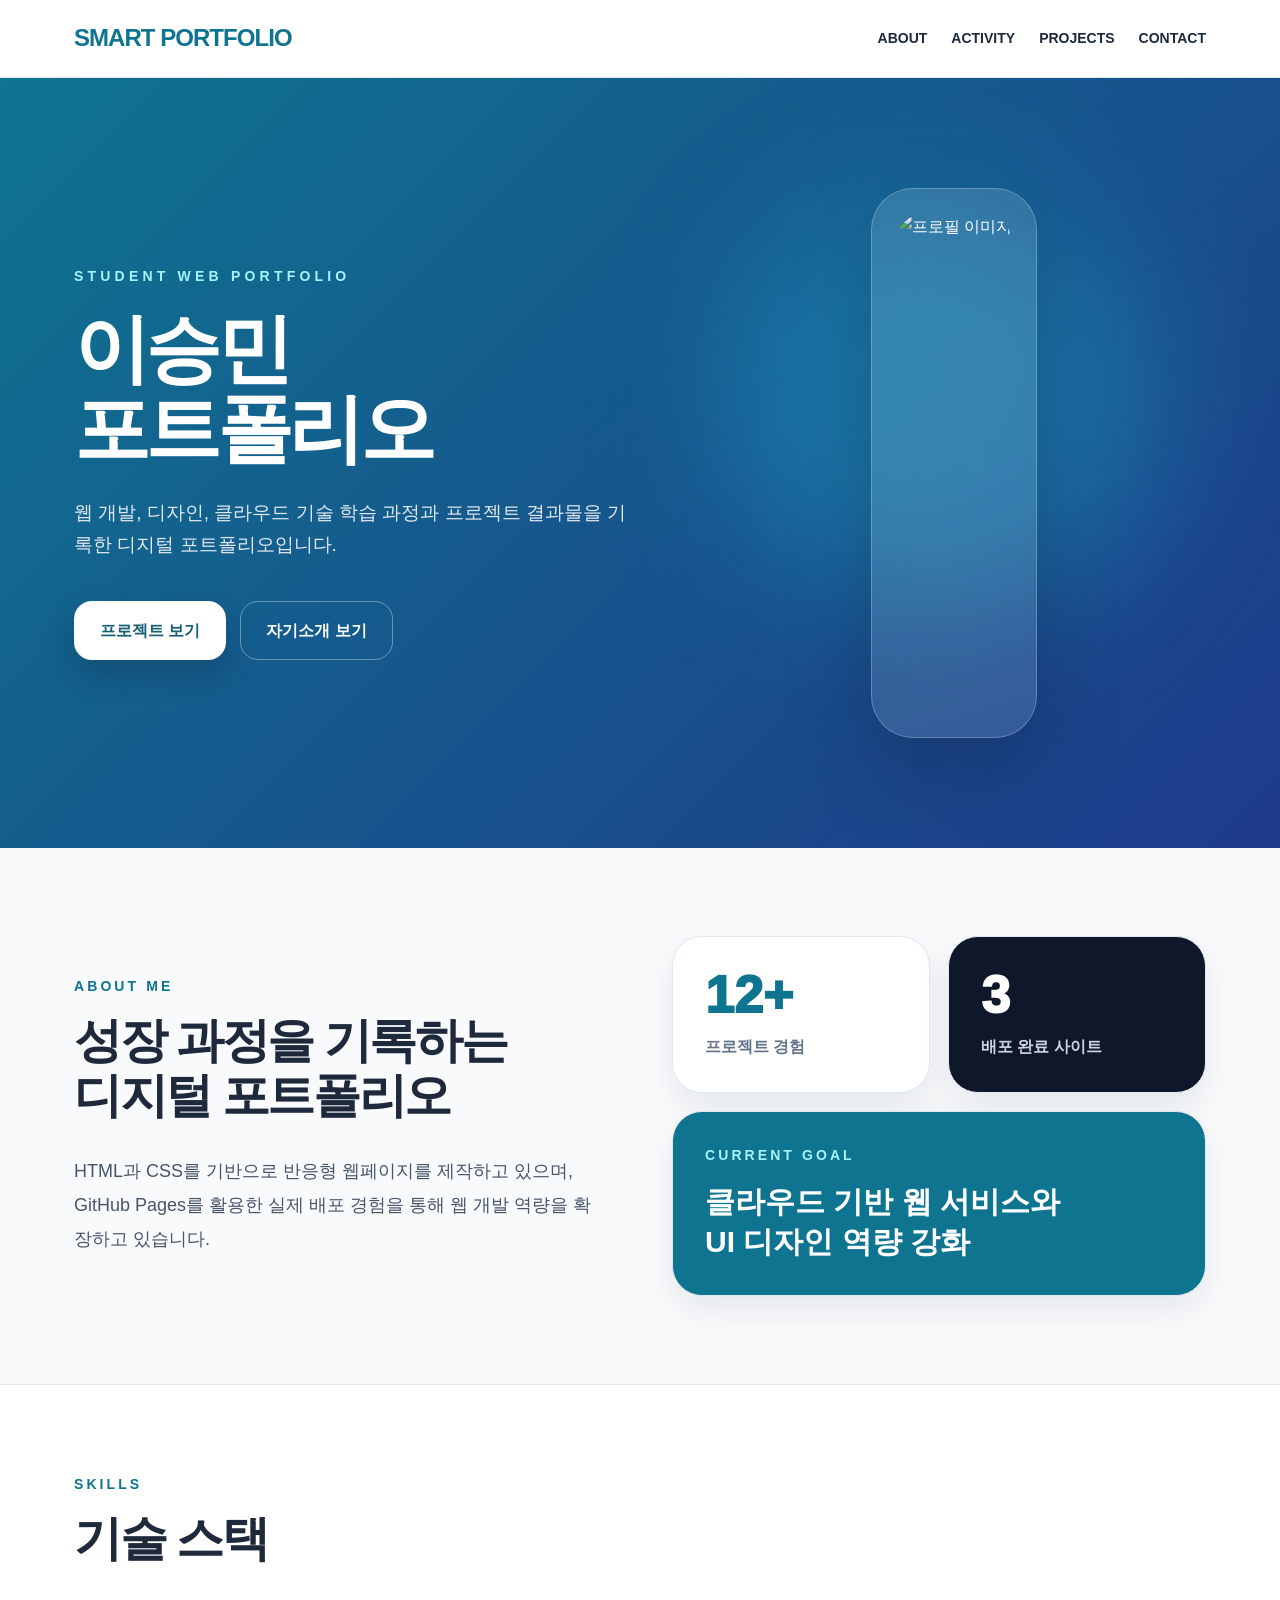
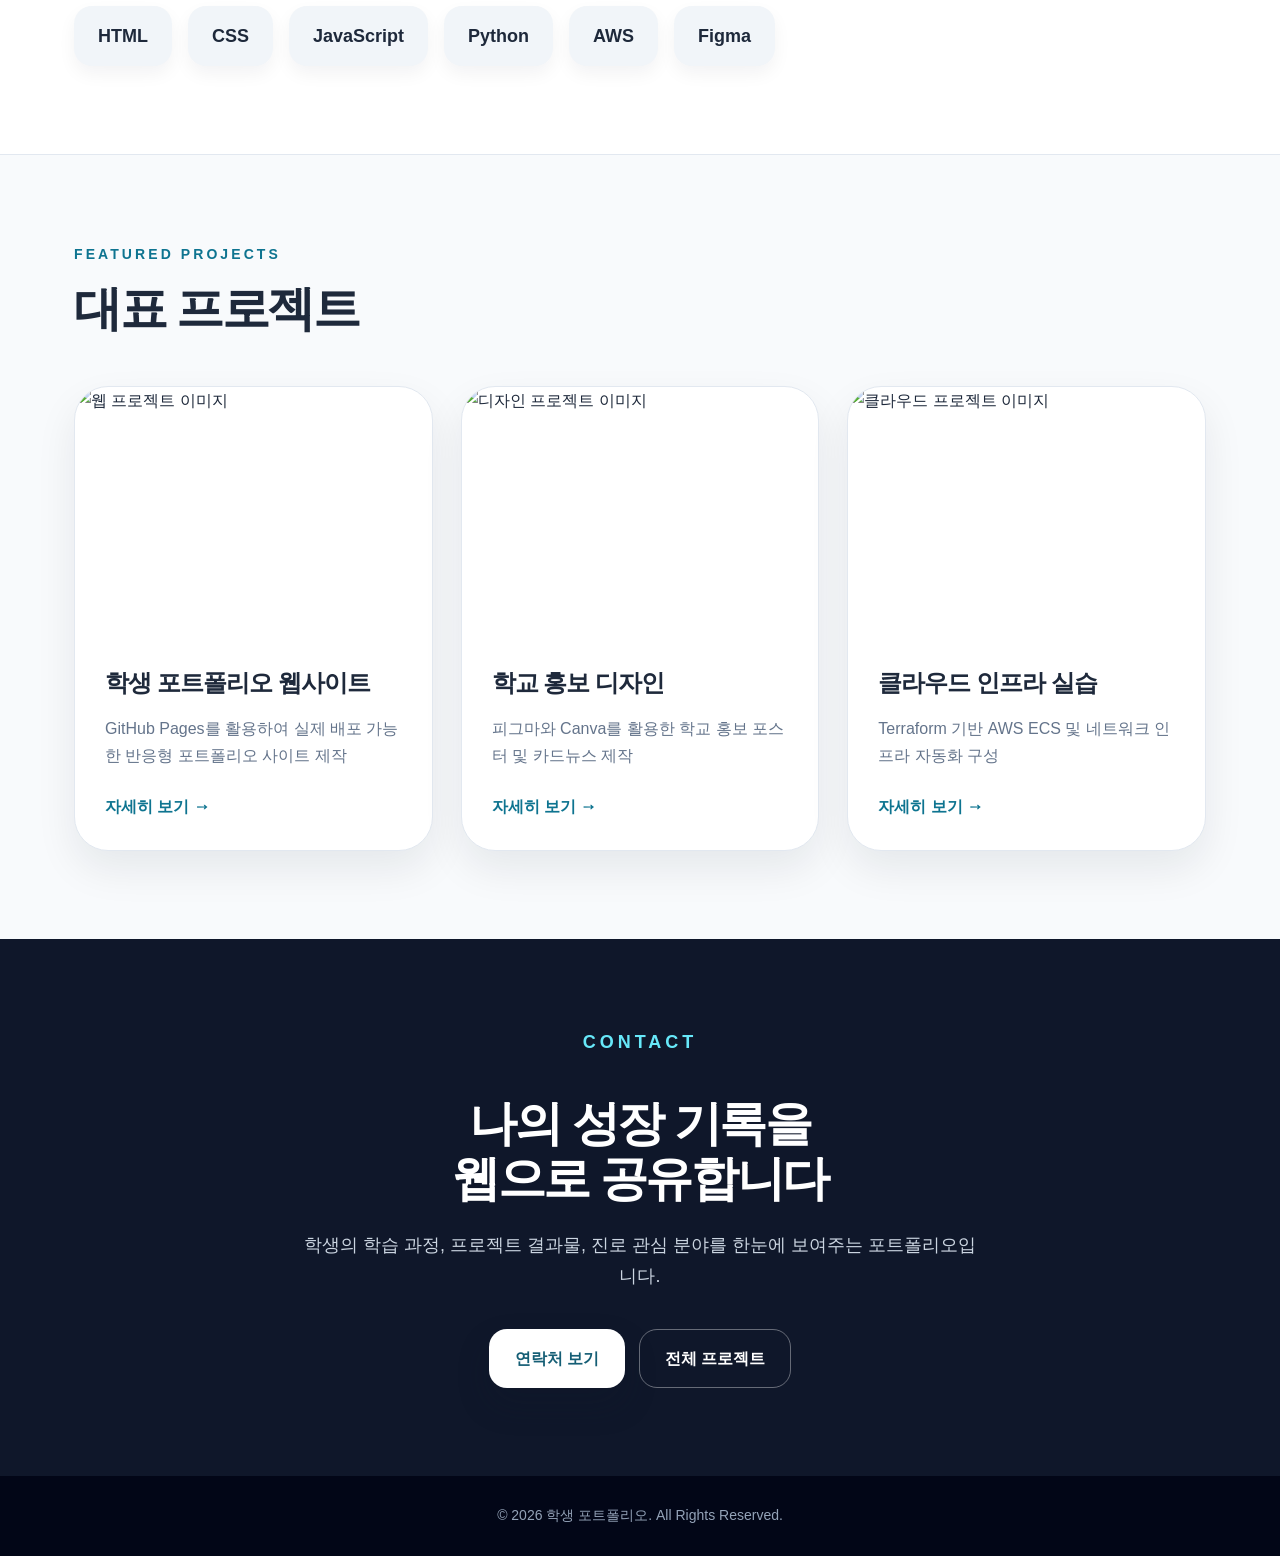
==== index.html @ 6ed2e5d7 "Add files via upload" ====
<!DOCTYPE html>
<html lang="ko">
<head>
  <meta charset="UTF-8" />
  <meta name="viewport" content="width=device-width, initial-scale=1.0" />
  <title>학생 포트폴리오</title>
  <link rel="stylesheet" href="css/style.css" />
</head>
<body>
  <header>
  <nav class="nav">
    <a href="index.html" class="logo">SMART PORTFOLIO</a>
    <ul class="menu">
      <li><a href="about.html" class="">ABOUT</a></li>
      <li><a href="activity.html" class="">ACTIVITY</a></li>
      <li><a href="projects.html" class="">PROJECTS</a></li>
      <li><a href="contact.html" class="">CONTACT</a></li>
    </ul>
  </nav>
</header>

  <section class="hero">
    <div class="hero-inner">
      <div>
        <p class="eyebrow">Student Web Portfolio</p>
        <h1>이승민<br>포트폴리오</h1>
        <p class="hero-desc">
          웹 개발, 디자인, 클라우드 기술 학습 과정과 프로젝트 결과물을 기록한 디지털 포트폴리오입니다.
        </p>
        <div class="button-group">
          <a href="projects.html" class="btn btn-primary">프로젝트 보기</a>
          <a href="about.html" class="btn btn-secondary">자기소개 보기</a>
        </div>
      </div>
      <div class="hero-card">
        <img src="https://images.unsplash.com/photo-1500648767791-00dcc994a43e?q=80&w=1200&auto=format&fit=crop" alt="프로필 이미지">
      </div>
    </div>
  </section>

  <main>
    <section>
      <div class="about-grid">
        <div>
          <p class="section-kicker">About Me</p>
          <h2 class="section-title">성장 과정을 기록하는<br>디지털 포트폴리오</h2>
          <p class="lead">
            HTML과 CSS를 기반으로 반응형 웹페이지를 제작하고 있으며, GitHub Pages를 활용한 실제 배포 경험을 통해 웹 개발 역량을 확장하고 있습니다.
          </p>
        </div>
        <div class="stat-grid">
          <div class="stat-card">
            <div class="stat-number">12+</div>
            <p class="stat-label">프로젝트 경험</p>
          </div>
          <div class="stat-card dark">
            <div class="stat-number">3</div>
            <p class="stat-label">배포 완료 사이트</p>
          </div>
          <div class="stat-card accent">
            <p class="section-kicker" style="color:#a5f3fc;">Current Goal</p>
            <h3 style="font-size:30px; line-height:1.35;">클라우드 기반 웹 서비스와<br>UI 디자인 역량 강화</h3>
          </div>
        </div>
      </div>
    </section>

    <div class="skills-wrap">
      <div class="skills-inner">
        <p class="section-kicker">Skills</p>
        <h2 class="section-title">기술 스택</h2>
        <div class="skills-list">
          <span class="skill">HTML</span>
          <span class="skill">CSS</span>
          <span class="skill">JavaScript</span>
          <span class="skill">Python</span>
          <span class="skill">AWS</span>
          <span class="skill">Figma</span>
        </div>
      </div>
    </div>

    <section>
      <p class="section-kicker">Featured Projects</p>
      <h2 class="section-title">대표 프로젝트</h2>
      <div class="project-grid">
        <article class="project-card">
          <img src="https://images.unsplash.com/photo-1498050108023-c5249f4df085?q=80&w=1200&auto=format&fit=crop" alt="웹 프로젝트 이미지">
          <div class="project-body">
            <h3>학생 포트폴리오 웹사이트</h3>
            <p>GitHub Pages를 활용하여 실제 배포 가능한 반응형 포트폴리오 사이트 제작</p>
            <a href="projects/project1.html" class="project-link">자세히 보기 →</a>
          </div>
        </article>
        <article class="project-card">
          <img src="https://images.unsplash.com/photo-1516321318423-f06f85e504b3?q=80&w=1200&auto=format&fit=crop" alt="디자인 프로젝트 이미지">
          <div class="project-body">
            <h3>학교 홍보 디자인</h3>
            <p>피그마와 Canva를 활용한 학교 홍보 포스터 및 카드뉴스 제작</p>
            <a href="projects/project2.html" class="project-link">자세히 보기 →</a>
          </div>
        </article>
        <article class="project-card">
          <img src="https://images.unsplash.com/photo-1451187580459-43490279c0fa?q=80&w=1200&auto=format&fit=crop" alt="클라우드 프로젝트 이미지">
          <div class="project-body">
            <h3>클라우드 인프라 실습</h3>
            <p>Terraform 기반 AWS ECS 및 네트워크 인프라 자동화 구성</p>
            <a href="projects/project3.html" class="project-link">자세히 보기 →</a>
          </div>
        </article>
      </div>
    </section>
  </main>

  <div class="contact">
    <div class="contact-inner">
      <p class="section-kicker" style="color:#67e8f9;">Contact</p>
      <h2 class="section-title">나의 성장 기록을<br>웹으로 공유합니다</h2>
      <p>학생의 학습 과정, 프로젝트 결과물, 진로 관심 분야를 한눈에 보여주는 포트폴리오입니다.</p>
      <div class="button-group" style="justify-content:center;">
        <a href="contact.html" class="btn btn-primary">연락처 보기</a>
        <a href="projects.html" class="btn btn-secondary">전체 프로젝트</a>
      </div>
    </div>
  </div>

  <footer>
  © 2026 학생 포트폴리오. All Rights Reserved.
</footer>
</body>
</html>
---- css/style.css ----
* {
  box-sizing: border-box;
  margin: 0;
  padding: 0;
}

html {
  scroll-behavior: smooth;
}

body {
  font-family: "Noto Sans KR", "Pretendard", Arial, sans-serif;
  background: #f8fafc;
  color: #1e293b;
  line-height: 1.7;
}

a {
  color: inherit;
  text-decoration: none;
}

img {
  display: block;
  width: 100%;
}

header {
  position: sticky;
  top: 0;
  z-index: 50;
  background: rgba(255, 255, 255, 0.88);
  backdrop-filter: blur(14px);
  border-bottom: 1px solid #e2e8f0;
}

.nav {
  max-width: 1180px;
  margin: 0 auto;
  padding: 18px 24px;
  display: flex;
  justify-content: space-between;
  align-items: center;
  gap: 24px;
}

.logo {
  font-size: 24px;
  font-weight: 900;
  color: #0e7490;
  letter-spacing: -0.04em;
}

.menu {
  display: flex;
  gap: 24px;
  list-style: none;
  font-size: 14px;
  font-weight: 800;
}

.menu a:hover,
.menu a.active {
  color: #0e7490;
}

.hero {
  position: relative;
  overflow: hidden;
  background: linear-gradient(135deg, #0e7490, #1e3a8a);
  color: white;
}

.hero::before {
  content: "";
  position: absolute;
  width: 420px;
  height: 420px;
  border-radius: 999px;
  background: rgba(34, 211, 238, 0.28);
  filter: blur(70px);
  right: 10%;
  top: 15%;
}

.hero-inner {
  position: relative;
  max-width: 1180px;
  margin: 0 auto;
  padding: 110px 24px;
  display: grid;
  grid-template-columns: 1.05fr 0.95fr;
  gap: 72px;
  align-items: center;
}

.eyebrow {
  color: #a5f3fc;
  text-transform: uppercase;
  letter-spacing: 0.3em;
  font-size: 14px;
  font-weight: 800;
  margin-bottom: 20px;
}

.hero h1 {
  font-size: clamp(44px, 7vw, 76px);
  line-height: 1.05;
  font-weight: 950;
  letter-spacing: -0.06em;
  margin-bottom: 28px;
}

.hero-desc {
  max-width: 560px;
  color: #e2e8f0;
  font-size: 19px;
  margin-bottom: 40px;
}

.button-group {
  display: flex;
  flex-wrap: wrap;
  gap: 14px;
}

.btn {
  display: inline-flex;
  align-items: center;
  justify-content: center;
  padding: 15px 25px;
  border-radius: 18px;
  font-weight: 900;
  transition: 0.25s ease;
  border: 1px solid transparent;
}

.btn-primary {
  background: white;
  color: #155e75;
  box-shadow: 0 16px 32px rgba(15, 23, 42, 0.24);
}

.btn-dark {
  background: #0f172a;
  color: white;
}

.btn-secondary {
  border-color: rgba(255, 255, 255, 0.36);
  color: white;
}

.btn-outline {
  border-color: #cbd5e1;
  color: #334155;
  background: white;
}

.btn:hover {
  transform: translateY(-3px);
}

.hero-card {
  position: relative;
  max-width: 430px;
  margin: 0 auto;
  padding: 24px;
  border-radius: 42px;
  background: rgba(255, 255, 255, 0.12);
  border: 1px solid rgba(255, 255, 255, 0.24);
  backdrop-filter: blur(20px);
  box-shadow: 0 30px 80px rgba(15, 23, 42, 0.28);
}

.hero-card img {
  height: 500px;
  object-fit: cover;
  border-radius: 30px;
}

.page-title {
  background: linear-gradient(135deg, #0e7490, #1e3a8a);
  color: white;
}

.page-title-inner {
  max-width: 1180px;
  margin: 0 auto;
  padding: 72px 24px;
}

.page-title h1 {
  font-size: clamp(38px, 5vw, 60px);
  font-weight: 950;
  letter-spacing: -0.05em;
  margin-bottom: 16px;
}

.page-title p {
  color: #dbeafe;
  font-size: 18px;
}

main section,
.section {
  max-width: 1180px;
  margin: 0 auto;
  padding: 88px 24px;
}

.section-kicker {
  color: #0e7490;
  text-transform: uppercase;
  letter-spacing: 0.22em;
  font-size: 14px;
  font-weight: 900;
  margin-bottom: 14px;
}

.section-title {
  font-size: clamp(32px, 4vw, 48px);
  font-weight: 950;
  line-height: 1.15;
  letter-spacing: -0.05em;
  margin-bottom: 30px;
}

.lead {
  color: #475569;
  font-size: 18px;
  line-height: 1.9;
}

.about-grid,
.two-grid {
  display: grid;
  grid-template-columns: 1fr 1fr;
  gap: 64px;
  align-items: center;
}

.card {
  background: white;
  border: 1px solid #e2e8f0;
  border-radius: 30px;
  padding: 32px;
  box-shadow: 0 14px 34px rgba(15, 23, 42, 0.08);
}

.stat-grid {
  display: grid;
  grid-template-columns: 1fr 1fr;
  gap: 18px;
}

.stat-card {
  padding: 32px;
  border-radius: 30px;
  background: white;
  border: 1px solid #e2e8f0;
  box-shadow: 0 14px 34px rgba(15, 23, 42, 0.08);
}

.stat-card.dark {
  background: #0f172a;
  color: white;
}

.stat-card.accent {
  grid-column: 1 / -1;
  background: #0e7490;
  color: white;
}

.stat-number {
  font-size: 52px;
  line-height: 1;
  font-weight: 950;
  color: #0e7490;
  margin-bottom: 12px;
}

.stat-card.dark .stat-number,
.stat-card.accent .stat-number {
  color: white;
}

.stat-label {
  color: #64748b;
  font-weight: 800;
}

.stat-card.dark .stat-label,
.stat-card.accent .stat-label {
  color: #cbd5e1;
}

.skills-wrap {
  max-width: none;
  background: white;
  border-top: 1px solid #e2e8f0;
  border-bottom: 1px solid #e2e8f0;
}

.skills-inner {
  max-width: 1180px;
  margin: 0 auto;
  padding: 88px 24px;
}

.skills-list {
  display: flex;
  flex-wrap: wrap;
  gap: 16px;
  margin-top: 40px;
}

.skill {
  padding: 15px 24px;
  border-radius: 18px;
  background: #f1f5f9;
  color: #1e293b;
  font-size: 18px;
  font-weight: 900;
  box-shadow: 0 8px 18px rgba(15, 23, 42, 0.05);
  transition: 0.25s ease;
}

.skill:hover {
  background: #0e7490;
  color: white;
  transform: translateY(-3px);
}

.project-grid,
.activity-grid {
  display: grid;
  grid-template-columns: repeat(3, 1fr);
  gap: 28px;
  margin-top: 50px;
}

.project-card {
  overflow: hidden;
  border-radius: 34px;
  background: white;
  border: 1px solid #e2e8f0;
  box-shadow: 0 18px 40px rgba(15, 23, 42, 0.08);
  transition: 0.3s ease;
}

.project-card:hover {
  transform: translateY(-8px);
  box-shadow: 0 28px 60px rgba(15, 23, 42, 0.14);
}

.project-card img {
  height: 250px;
  object-fit: cover;
}

.project-body {
  padding: 30px;
}

.project-body h3,
.card h3 {
  font-size: 24px;
  line-height: 1.3;
  letter-spacing: -0.04em;
  margin-bottom: 16px;
}

.project-body p,
.card p {
  color: #64748b;
  margin-bottom: 24px;
}

.project-link {
  color: #0e7490;
  font-weight: 950;
}

.info-list {
  display: grid;
  gap: 14px;
  margin-top: 24px;
}

.info-item {
  display: flex;
  justify-content: space-between;
  gap: 16px;
  padding-bottom: 14px;
  border-bottom: 1px solid #e2e8f0;
}

.info-item strong {
  color: #0e7490;
  min-width: 110px;
}

.timeline {
  display: grid;
  gap: 18px;
  margin-top: 40px;
}

.timeline-item {
  background: white;
  border-left: 6px solid #0e7490;
  border-radius: 22px;
  padding: 26px;
  border-top: 1px solid #e2e8f0;
  border-right: 1px solid #e2e8f0;
  border-bottom: 1px solid #e2e8f0;
  box-shadow: 0 12px 28px rgba(15, 23, 42, 0.06);
}

.timeline-item span {
  display: inline-block;
  color: #0e7490;
  font-weight: 900;
  margin-bottom: 8px;
}

.detail-image {
  border-radius: 34px;
  overflow: hidden;
  box-shadow: 0 20px 46px rgba(15, 23, 42, 0.12);
}

.detail-image img {
  height: 420px;
  object-fit: cover;
}

.badge-list {
  display: flex;
  flex-wrap: wrap;
  gap: 10px;
  margin: 22px 0;
}

.badge {
  background: #e0f2fe;
  color: #075985;
  border-radius: 999px;
  padding: 8px 14px;
  font-weight: 900;
  font-size: 14px;
}

.contact {
  max-width: none;
  background: #0f172a;
  color: white;
}

.contact-inner {
  max-width: 1180px;
  margin: 0 auto;
  padding: 88px 24px;
  text-align: center;
}

.contact .section-title {
  margin-bottom: 24px;
}

.contact p {
  color: #cbd5e1;
  max-width: 680px;
  margin: 0 auto 38px;
  font-size: 18px;
}

footer {
  background: #020617;
  color: #94a3b8;
  text-align: center;
  padding: 28px 16px;
  font-size: 14px;
}

@media (max-width: 900px) {
  .hero-inner,
  .about-grid,
  .two-grid,
  .project-grid,
  .activity-grid {
    grid-template-columns: 1fr;
  }

  .hero-inner {
    padding: 80px 24px;
  }

  .hero-card img {
    height: 420px;
  }

  .menu {
    gap: 14px;
    flex-wrap: wrap;
    justify-content: flex-end;
  }
}

@media (max-width: 560px) {
  .nav {
    align-items: flex-start;
    flex-direction: column;
  }

  .menu {
    justify-content: flex-start;
  }

  .hero-inner,
  main section,
  .section,
  .skills-inner,
  .contact-inner,
  .page-title-inner {
    padding-left: 18px;
    padding-right: 18px;
  }

  .hero-card img,
  .detail-image img {
    height: 340px;
  }

  .stat-grid {
    grid-template-columns: 1fr;
  }

  .stat-card.accent {
    grid-column: auto;
  }

  .info-item {
    flex-direction: column;
    gap: 4px;
  }
}
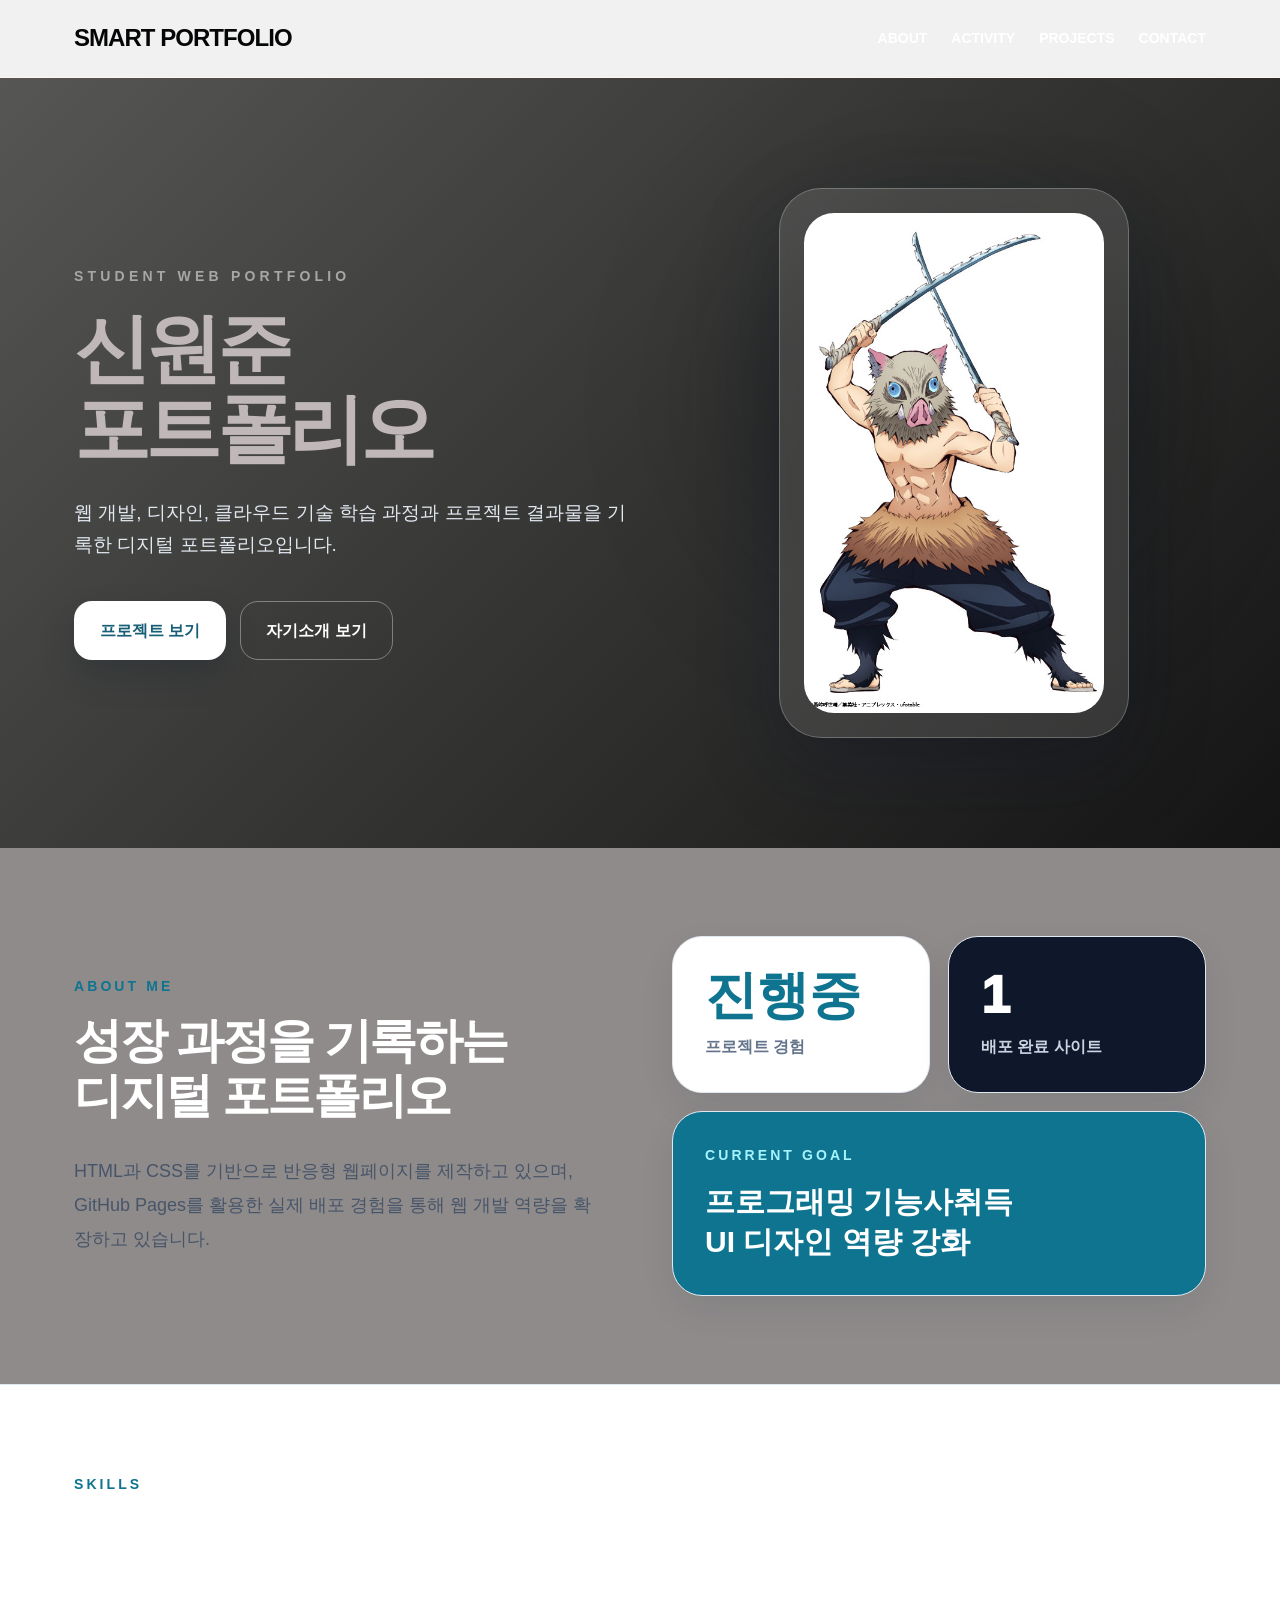
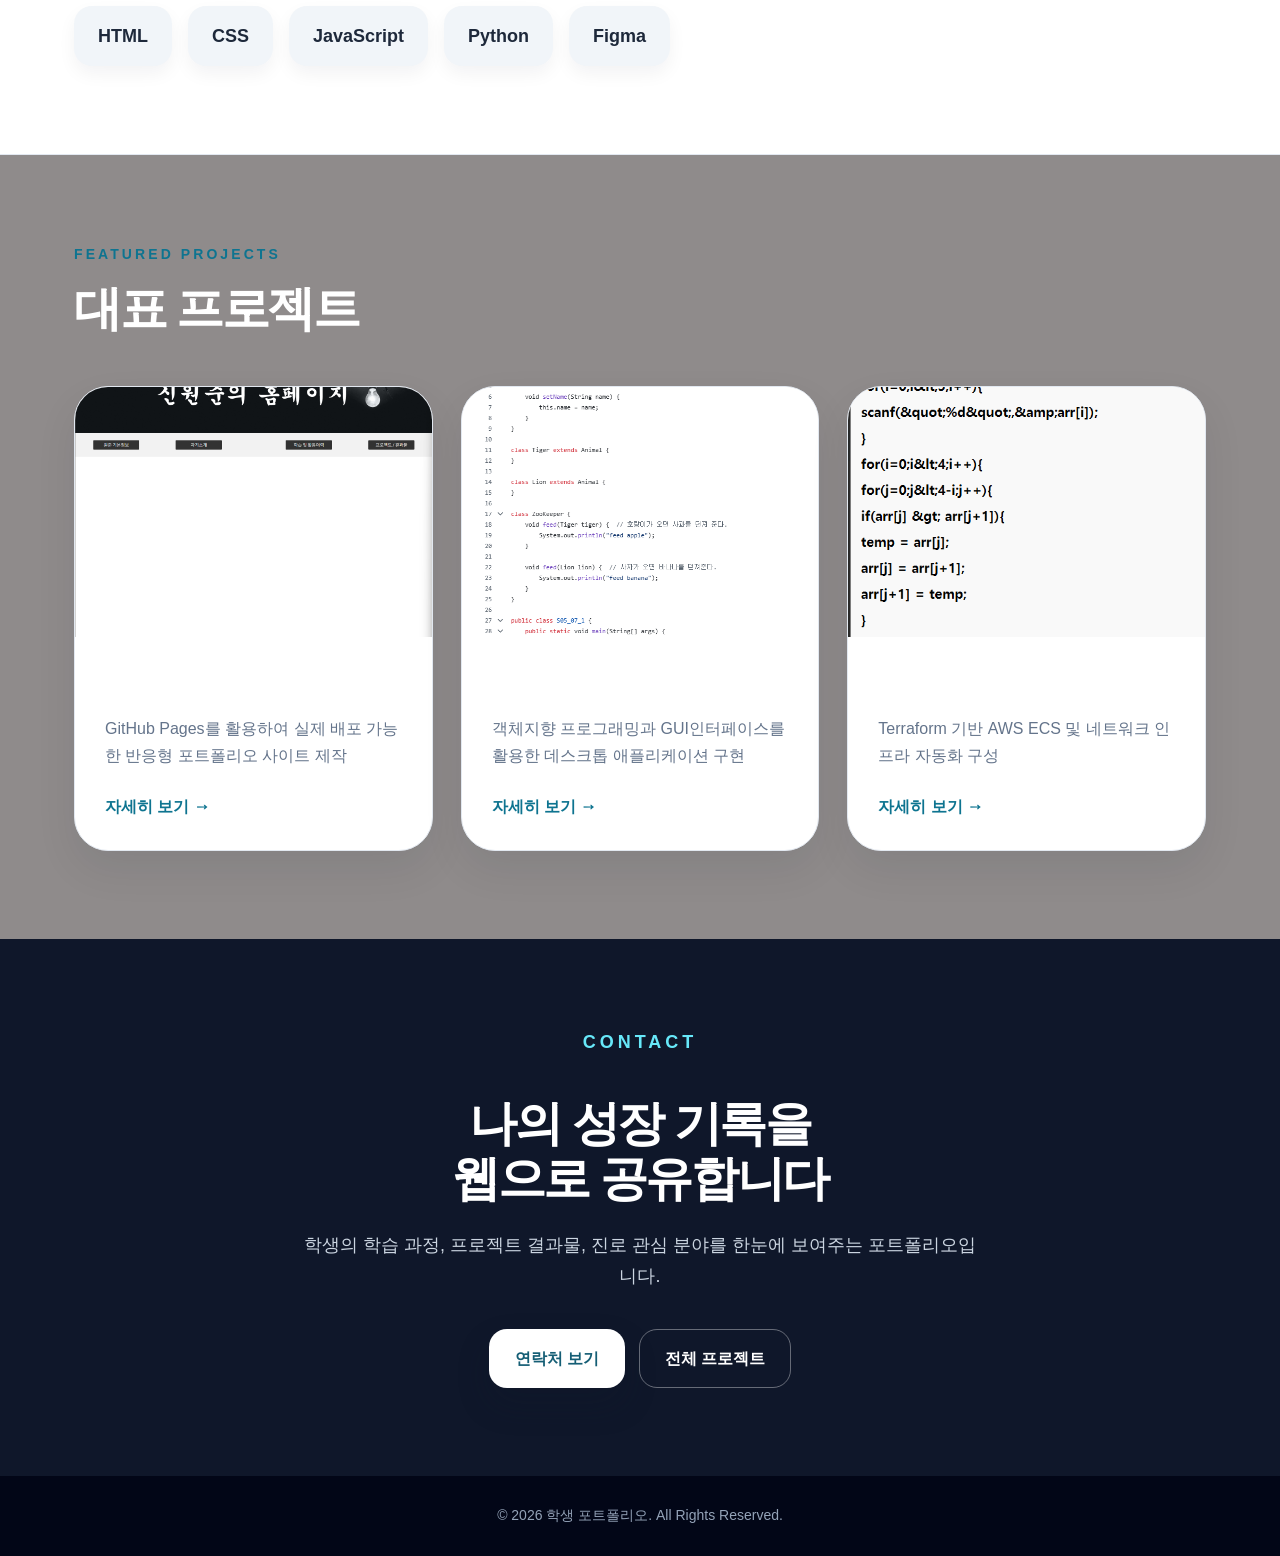
==== commit 669a65b3: "Add files via upload" ====
--- a/index.html
+++ b/index.html
@@ -3,7 +3,7 @@
 <head>
   <meta charset="UTF-8" />
   <meta name="viewport" content="width=device-width, initial-scale=1.0" />
-  <title>학생 포트폴리오</title>
+  <title>나만의 포트폴리오</title>
   <link rel="stylesheet" href="css/style.css" />
 </head>
 <body>
@@ -23,7 +23,7 @@
     <div class="hero-inner">
       <div>
         <p class="eyebrow">Student Web Portfolio</p>
-        <h1>이승민<br>포트폴리오</h1>
+        <h1>신원준<br>포트폴리오</h1>
         <p class="hero-desc">
           웹 개발, 디자인, 클라우드 기술 학습 과정과 프로젝트 결과물을 기록한 디지털 포트폴리오입니다.
         </p>
@@ -33,7 +33,7 @@
         </div>
       </div>
       <div class="hero-card">
-        <img src="https://images.unsplash.com/photo-1500648767791-00dcc994a43e?q=80&w=1200&auto=format&fit=crop" alt="프로필 이미지">
+        <img src="images/01.jpg" alt="프로필 이미지">
       </div>
     </div>
   </section>
@@ -50,16 +50,16 @@
         </div>
         <div class="stat-grid">
           <div class="stat-card">
-            <div class="stat-number">12+</div>
+            <div class="stat-number">진행중</div>
             <p class="stat-label">프로젝트 경험</p>
           </div>
           <div class="stat-card dark">
-            <div class="stat-number">3</div>
+            <div class="stat-number">1</div>
             <p class="stat-label">배포 완료 사이트</p>
           </div>
           <div class="stat-card accent">
             <p class="section-kicker" style="color:#a5f3fc;">Current Goal</p>
-            <h3 style="font-size:30px; line-height:1.35;">클라우드 기반 웹 서비스와<br>UI 디자인 역량 강화</h3>
+            <h3 style="font-size:30px; line-height:1.35;">프로그래밍 기능사취득<br>UI 디자인 역량 강화</h3>
           </div>
         </div>
       </div>
@@ -74,7 +74,6 @@
           <span class="skill">CSS</span>
           <span class="skill">JavaScript</span>
           <span class="skill">Python</span>
-          <span class="skill">AWS</span>
           <span class="skill">Figma</span>
         </div>
       </div>
@@ -85,7 +84,7 @@
       <h2 class="section-title">대표 프로젝트</h2>
       <div class="project-grid">
         <article class="project-card">
-          <img src="https://images.unsplash.com/photo-1498050108023-c5249f4df085?q=80&w=1200&auto=format&fit=crop" alt="웹 프로젝트 이미지">
+          <img src="images/03.png" alt="웹 프로젝트 이미지">
           <div class="project-body">
             <h3>학생 포트폴리오 웹사이트</h3>
             <p>GitHub Pages를 활용하여 실제 배포 가능한 반응형 포트폴리오 사이트 제작</p>
@@ -93,15 +92,15 @@
           </div>
         </article>
         <article class="project-card">
-          <img src="https://images.unsplash.com/photo-1516321318423-f06f85e504b3?q=80&w=1200&auto=format&fit=crop" alt="디자인 프로젝트 이미지">
+          <img src="images/04.png" alt="디자인 프로젝트 이미지">
           <div class="project-body">
-            <h3>학교 홍보 디자인</h3>
-            <p>피그마와 Canva를 활용한 학교 홍보 포스터 및 카드뉴스 제작</p>
+            <h3>JAVA 웹 개발</h3>
+            <p>객체지향 프로그래밍과 GUI인터페이스를 활용한 데스크톱 애플리케이션 구현</p>
             <a href="projects/project2.html" class="project-link">자세히 보기 →</a>
           </div>
         </article>
         <article class="project-card">
-          <img src="https://images.unsplash.com/photo-1451187580459-43490279c0fa?q=80&w=1200&auto=format&fit=crop" alt="클라우드 프로젝트 이미지">
+          <img src="images/05.png" alt="클라우드 프로젝트 이미지">
           <div class="project-body">
             <h3>클라우드 인프라 실습</h3>
             <p>Terraform 기반 AWS ECS 및 네트워크 인프라 자동화 구성</p>
--- a/css/style.css
+++ b/css/style.css
@@ -10,8 +10,8 @@
 
 body {
   font-family: "Noto Sans KR", "Pretendard", Arial, sans-serif;
-  background: #f8fafc;
-  color: #1e293b;
+  background: #8f8b8b;
+  color: #ffffff;
   line-height: 1.7;
 }
 
@@ -31,7 +31,7 @@
   z-index: 50;
   background: rgba(255, 255, 255, 0.88);
   backdrop-filter: blur(14px);
-  border-bottom: 1px solid #e2e8f0;
+  border-bottom: 1px solid #fff3f3;
 }
 
 .nav {
@@ -47,7 +47,7 @@
 .logo {
   font-size: 24px;
   font-weight: 900;
-  color: #0e7490;
+  color: #050607;
   letter-spacing: -0.04em;
 }
 
@@ -61,14 +61,14 @@
 
 .menu a:hover,
 .menu a.active {
-  color: #0e7490;
+  color: #a1a1a1;
 }
 
 .hero {
   position: relative;
   overflow: hidden;
-  background: linear-gradient(135deg, #0e7490, #1e3a8a);
-  color: white;
+  background: linear-gradient(135deg, #565754, #141414);
+  color: rgb(192, 184, 184);
 }
 
 .hero::before {
@@ -77,7 +77,7 @@
   width: 420px;
   height: 420px;
   border-radius: 999px;
-  background: rgba(34, 211, 238, 0.28);
+  background: rgba(10, 9, 9, 0.28);
   filter: blur(70px);
   right: 10%;
   top: 15%;
@@ -95,7 +95,7 @@
 }
 
 .eyebrow {
-  color: #a5f3fc;
+  color: #a7a7a7;
   text-transform: uppercase;
   letter-spacing: 0.3em;
   font-size: 14px;
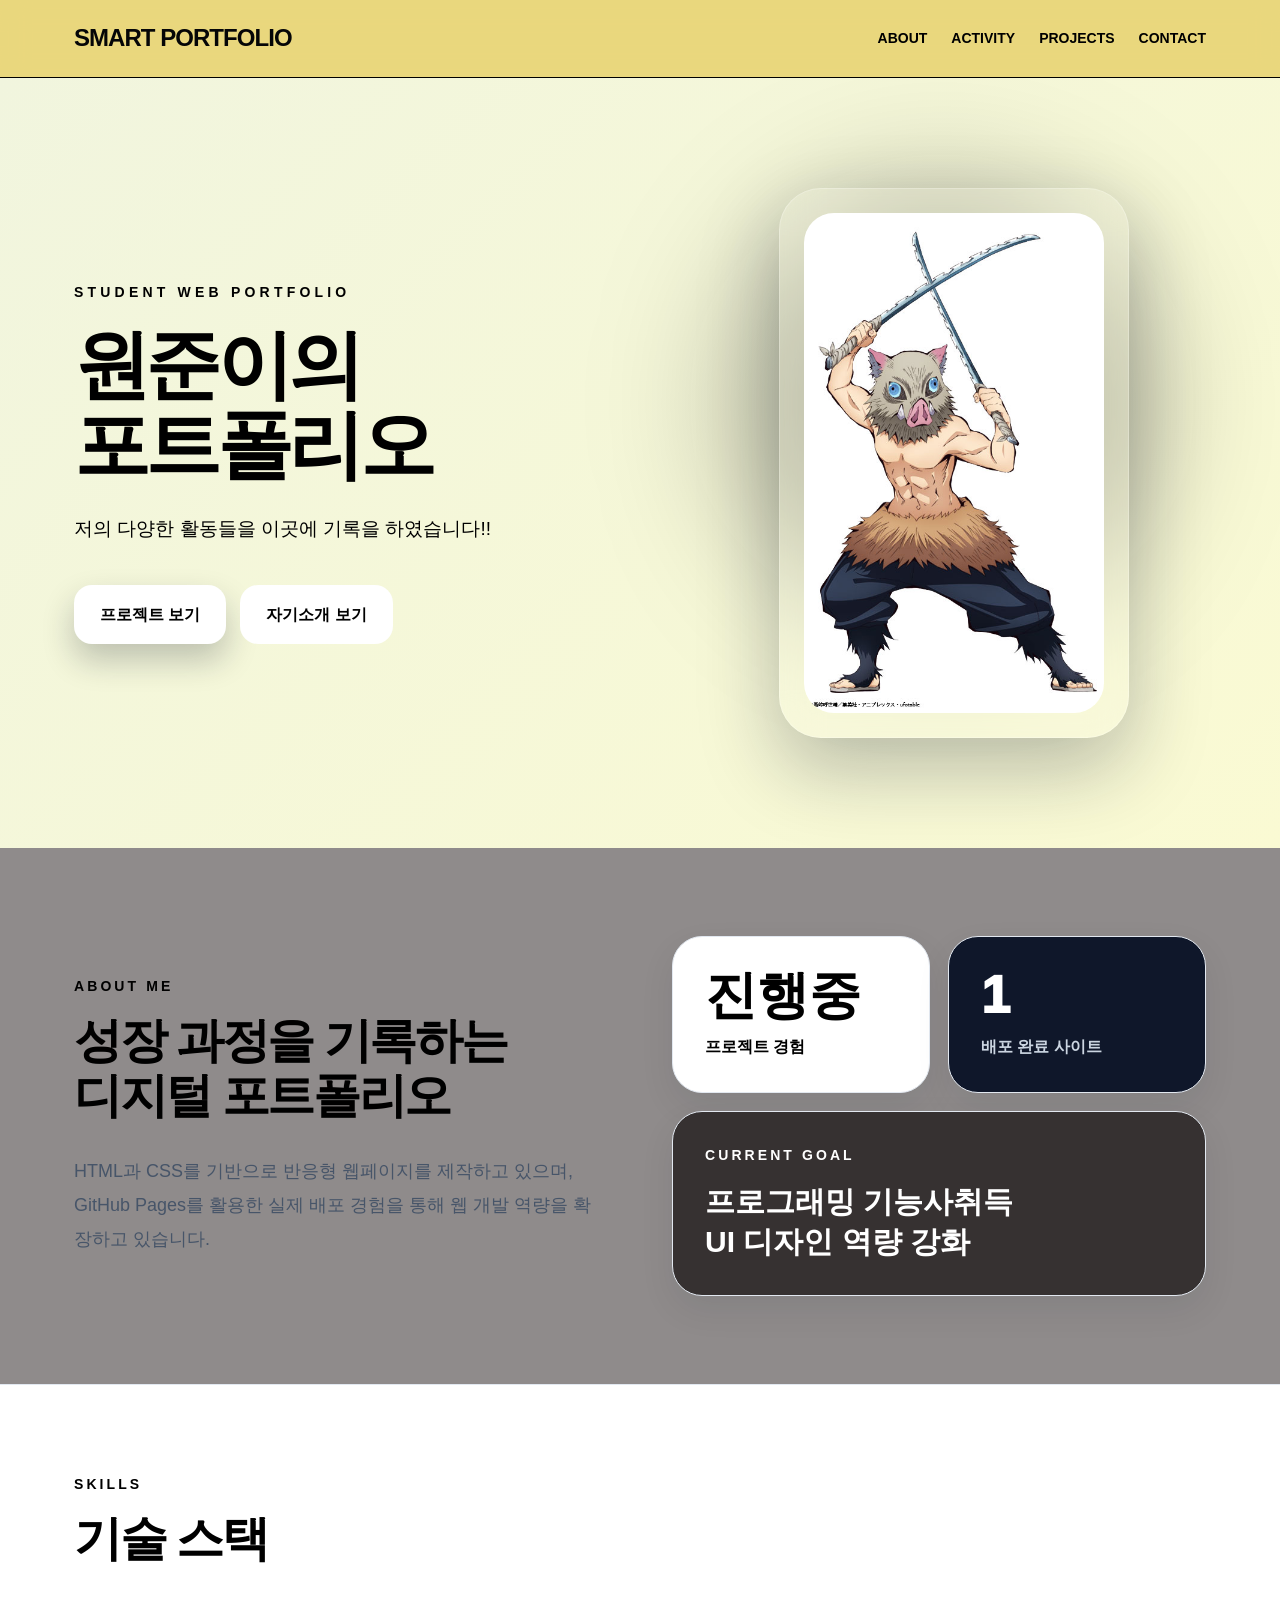
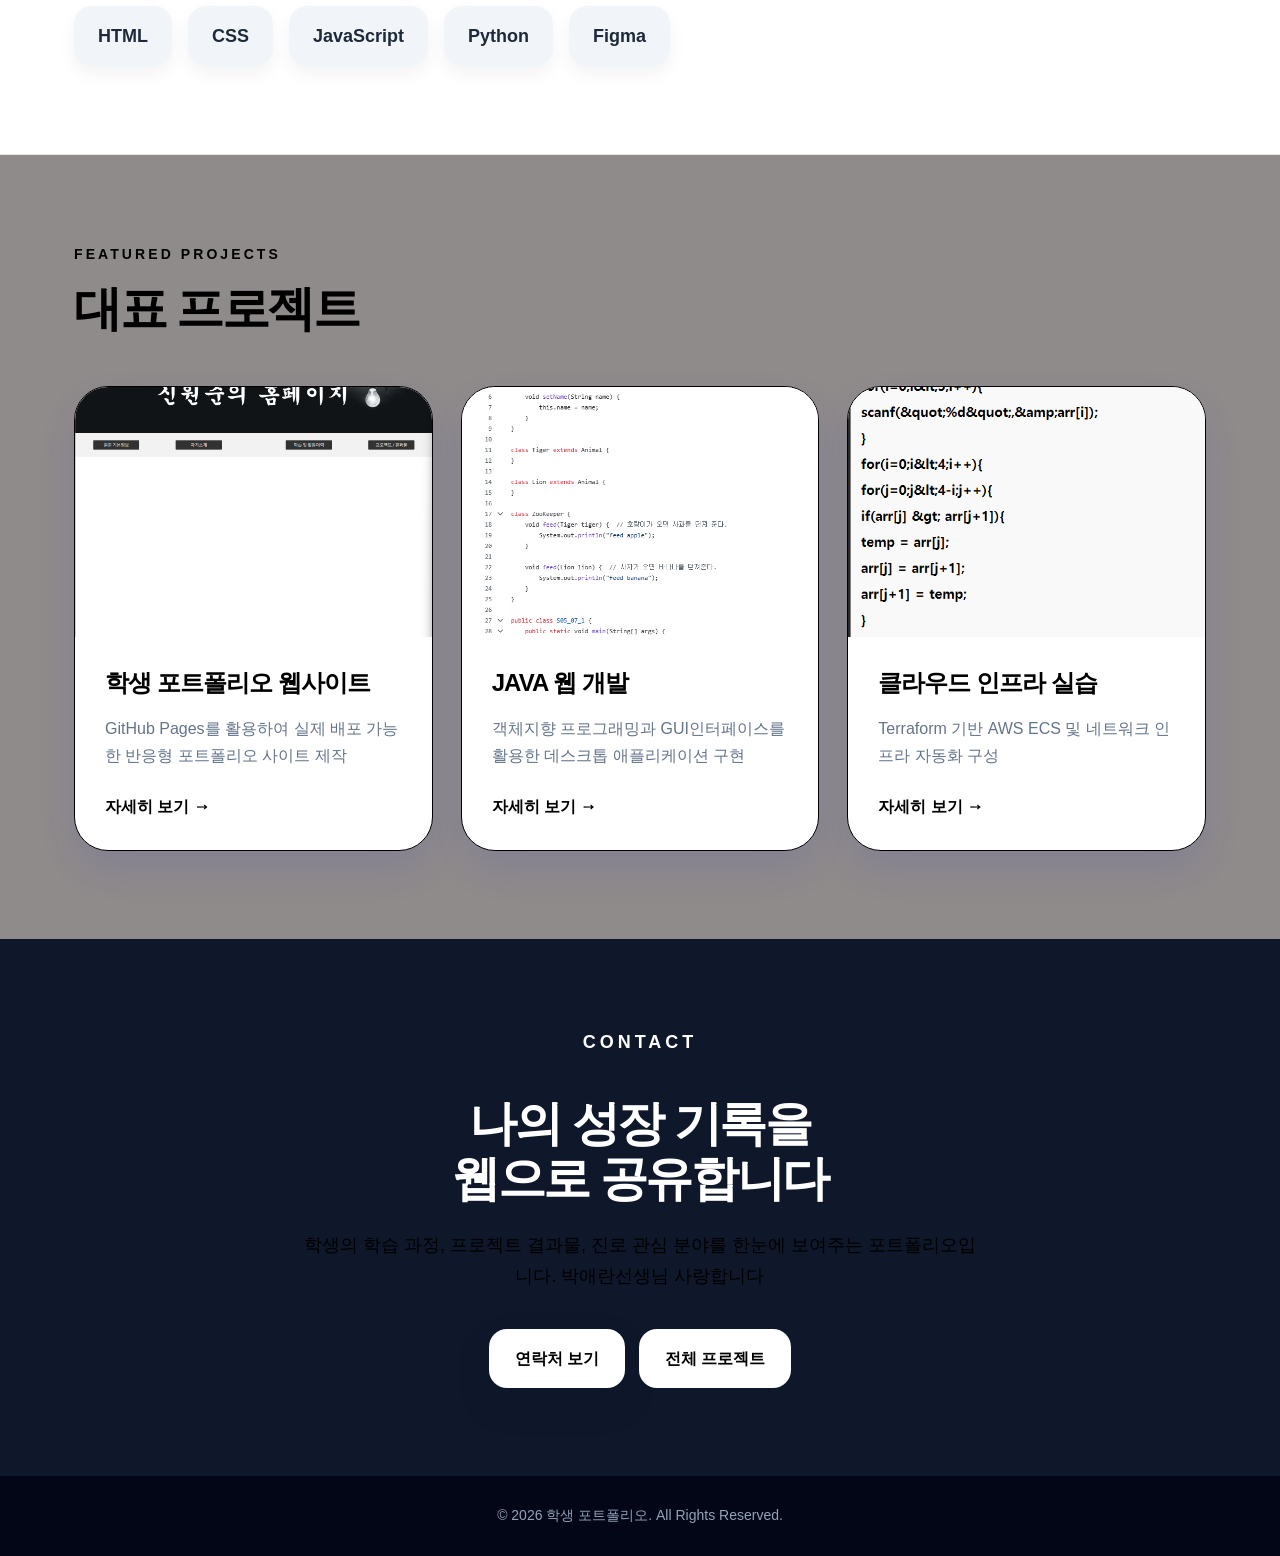
==== commit 5d9d12b6: "Add files via upload" ====
--- a/index.html
+++ b/index.html
@@ -23,9 +23,9 @@
     <div class="hero-inner">
       <div>
         <p class="eyebrow">Student Web Portfolio</p>
-        <h1>신원준<br>포트폴리오</h1>
+        <h1>원준이의<br>포트폴리오</h1>
         <p class="hero-desc">
-          웹 개발, 디자인, 클라우드 기술 학습 과정과 프로젝트 결과물을 기록한 디지털 포트폴리오입니다.
+          저의 다양한 활동들을 이곳에 기록을 하였습니다!!
         </p>
         <div class="button-group">
           <a href="projects.html" class="btn btn-primary">프로젝트 보기</a>
@@ -58,7 +58,7 @@
             <p class="stat-label">배포 완료 사이트</p>
           </div>
           <div class="stat-card accent">
-            <p class="section-kicker" style="color:#a5f3fc;">Current Goal</p>
+            <p class="section-kicker" style="color:#ffffff;">Current Goal</p>
             <h3 style="font-size:30px; line-height:1.35;">프로그래밍 기능사취득<br>UI 디자인 역량 강화</h3>
           </div>
         </div>
@@ -113,9 +113,9 @@
 
   <div class="contact">
     <div class="contact-inner">
-      <p class="section-kicker" style="color:#67e8f9;">Contact</p>
+      <p class="section-kicker" style="color:#ffffff;">Contact</p>
       <h2 class="section-title">나의 성장 기록을<br>웹으로 공유합니다</h2>
-      <p>학생의 학습 과정, 프로젝트 결과물, 진로 관심 분야를 한눈에 보여주는 포트폴리오입니다.</p>
+      <p>학생의 학습 과정, 프로젝트 결과물, 진로 관심 분야를 한눈에 보여주는 포트폴리오입니다. 박애란선생님 사랑합니다</p>
       <div class="button-group" style="justify-content:center;">
         <a href="contact.html" class="btn btn-primary">연락처 보기</a>
         <a href="projects.html" class="btn btn-secondary">전체 프로젝트</a>
--- a/css/style.css
+++ b/css/style.css
@@ -11,7 +11,7 @@
 body {
   font-family: "Noto Sans KR", "Pretendard", Arial, sans-serif;
   background: #8f8b8b;
-  color: #ffffff;
+  color: #000000;
   line-height: 1.7;
 }
 
@@ -29,9 +29,9 @@
   position: sticky;
   top: 0;
   z-index: 50;
-  background: rgba(255, 255, 255, 0.88);
+  background: rgba(246, 226, 124, 0.88);
   backdrop-filter: blur(14px);
-  border-bottom: 1px solid #fff3f3;
+  border-bottom: 1px solid #000000;
 }
 
 .nav {
@@ -61,14 +61,14 @@
 
 .menu a:hover,
 .menu a.active {
-  color: #a1a1a1;
+  color: #ffffff;
 }
 
 .hero {
   position: relative;
   overflow: hidden;
-  background: linear-gradient(135deg, #565754, #141414);
-  color: rgb(192, 184, 184);
+  background: linear-gradient(135deg, #f1f5de, #fafad3);
+  color: rgb(0, 0, 0);
 }
 
 .hero::before {
@@ -95,7 +95,7 @@
 }
 
 .eyebrow {
-  color: #a7a7a7;
+  color: #000000;
   text-transform: uppercase;
   letter-spacing: 0.3em;
   font-size: 14px;
@@ -113,7 +113,7 @@
 
 .hero-desc {
   max-width: 560px;
-  color: #e2e8f0;
+  color: #000000;
   font-size: 19px;
   margin-bottom: 40px;
 }
@@ -136,8 +136,8 @@
 }
 
 .btn-primary {
-  background: white;
-  color: #155e75;
+  background: rgb(255, 255, 255);
+  color: #000000;
   box-shadow: 0 16px 32px rgba(15, 23, 42, 0.24);
 }
 
@@ -147,8 +147,9 @@
 }
 
 .btn-secondary {
+  background: rgb(255, 255, 255);
   border-color: rgba(255, 255, 255, 0.36);
-  color: white;
+  color: rgb(0, 0, 0);
 }
 
 .btn-outline {
@@ -180,7 +181,7 @@
 }
 
 .page-title {
-  background: linear-gradient(135deg, #0e7490, #1e3a8a);
+  background: linear-gradient(135deg, #000000, #5b5c5e);
   color: white;
 }
 
@@ -210,7 +211,7 @@
 }
 
 .section-kicker {
-  color: #0e7490;
+  color: #000000;
   text-transform: uppercase;
   letter-spacing: 0.22em;
   font-size: 14px;
@@ -269,25 +270,25 @@
 
 .stat-card.accent {
   grid-column: 1 / -1;
-  background: #0e7490;
-  color: white;
+  background: #363131;
+  color: rgb(255, 255, 255);
 }
 
 .stat-number {
   font-size: 52px;
   line-height: 1;
   font-weight: 950;
-  color: #0e7490;
+  color: #000000;
   margin-bottom: 12px;
 }
 
 .stat-card.dark .stat-number,
 .stat-card.accent .stat-number {
-  color: white;
+  color: rgb(255, 255, 255);
 }
 
 .stat-label {
-  color: #64748b;
+  color: #000000;
   font-weight: 800;
 }
 
@@ -328,8 +329,8 @@
 }
 
 .skill:hover {
-  background: #0e7490;
-  color: white;
+  background: #000000;
+  color: rgb(255, 255, 255);
   transform: translateY(-3px);
 }
 
@@ -344,15 +345,15 @@
 .project-card {
   overflow: hidden;
   border-radius: 34px;
-  background: white;
-  border: 1px solid #e2e8f0;
-  box-shadow: 0 18px 40px rgba(15, 23, 42, 0.08);
+  background: rgb(255, 255, 255);
+  border: 1px solid #000000;
+  box-shadow: 0 18px 40px rgba(4, 0, 230, 0.08);
   transition: 0.3s ease;
 }
 
 .project-card:hover {
   transform: translateY(-8px);
-  box-shadow: 0 28px 60px rgba(15, 23, 42, 0.14);
+  box-shadow: 0 28px 60px rgba(162, 18, 170, 0.14);
 }
 
 .project-card img {
@@ -379,7 +380,7 @@
 }
 
 .project-link {
-  color: #0e7490;
+  color: #000000;
   font-weight: 950;
 }
 
@@ -394,11 +395,11 @@
   justify-content: space-between;
   gap: 16px;
   padding-bottom: 14px;
-  border-bottom: 1px solid #e2e8f0;
+  border-bottom: 1px solid #000000;
 }
 
 .info-item strong {
-  color: #0e7490;
+  color: #000000;
   min-width: 110px;
 }
 
@@ -409,19 +410,19 @@
 }
 
 .timeline-item {
-  background: white;
-  border-left: 6px solid #0e7490;
+  background: rgb(255, 255, 255);
+  border-left: 6px solid #030303;
   border-radius: 22px;
   padding: 26px;
-  border-top: 1px solid #e2e8f0;
-  border-right: 1px solid #e2e8f0;
+  border-top: 1px solid #000000;
+  border-right: 1px solid #ffffff;
   border-bottom: 1px solid #e2e8f0;
   box-shadow: 0 12px 28px rgba(15, 23, 42, 0.06);
 }
 
 .timeline-item span {
   display: inline-block;
-  color: #0e7490;
+  color: #000000;
   font-weight: 900;
   margin-bottom: 8px;
 }
@@ -429,7 +430,7 @@
 .detail-image {
   border-radius: 34px;
   overflow: hidden;
-  box-shadow: 0 20px 46px rgba(15, 23, 42, 0.12);
+  box-shadow: 0 20px 46px rgba(234, 7, 166, 0.12);
 }
 
 .detail-image img {
@@ -446,7 +447,7 @@
 
 .badge {
   background: #e0f2fe;
-  color: #075985;
+  color: #000000;
   border-radius: 999px;
   padding: 8px 14px;
   font-weight: 900;
@@ -471,7 +472,7 @@
 }
 
 .contact p {
-  color: #cbd5e1;
+  color: #000000;
   max-width: 680px;
   margin: 0 auto 38px;
   font-size: 18px;
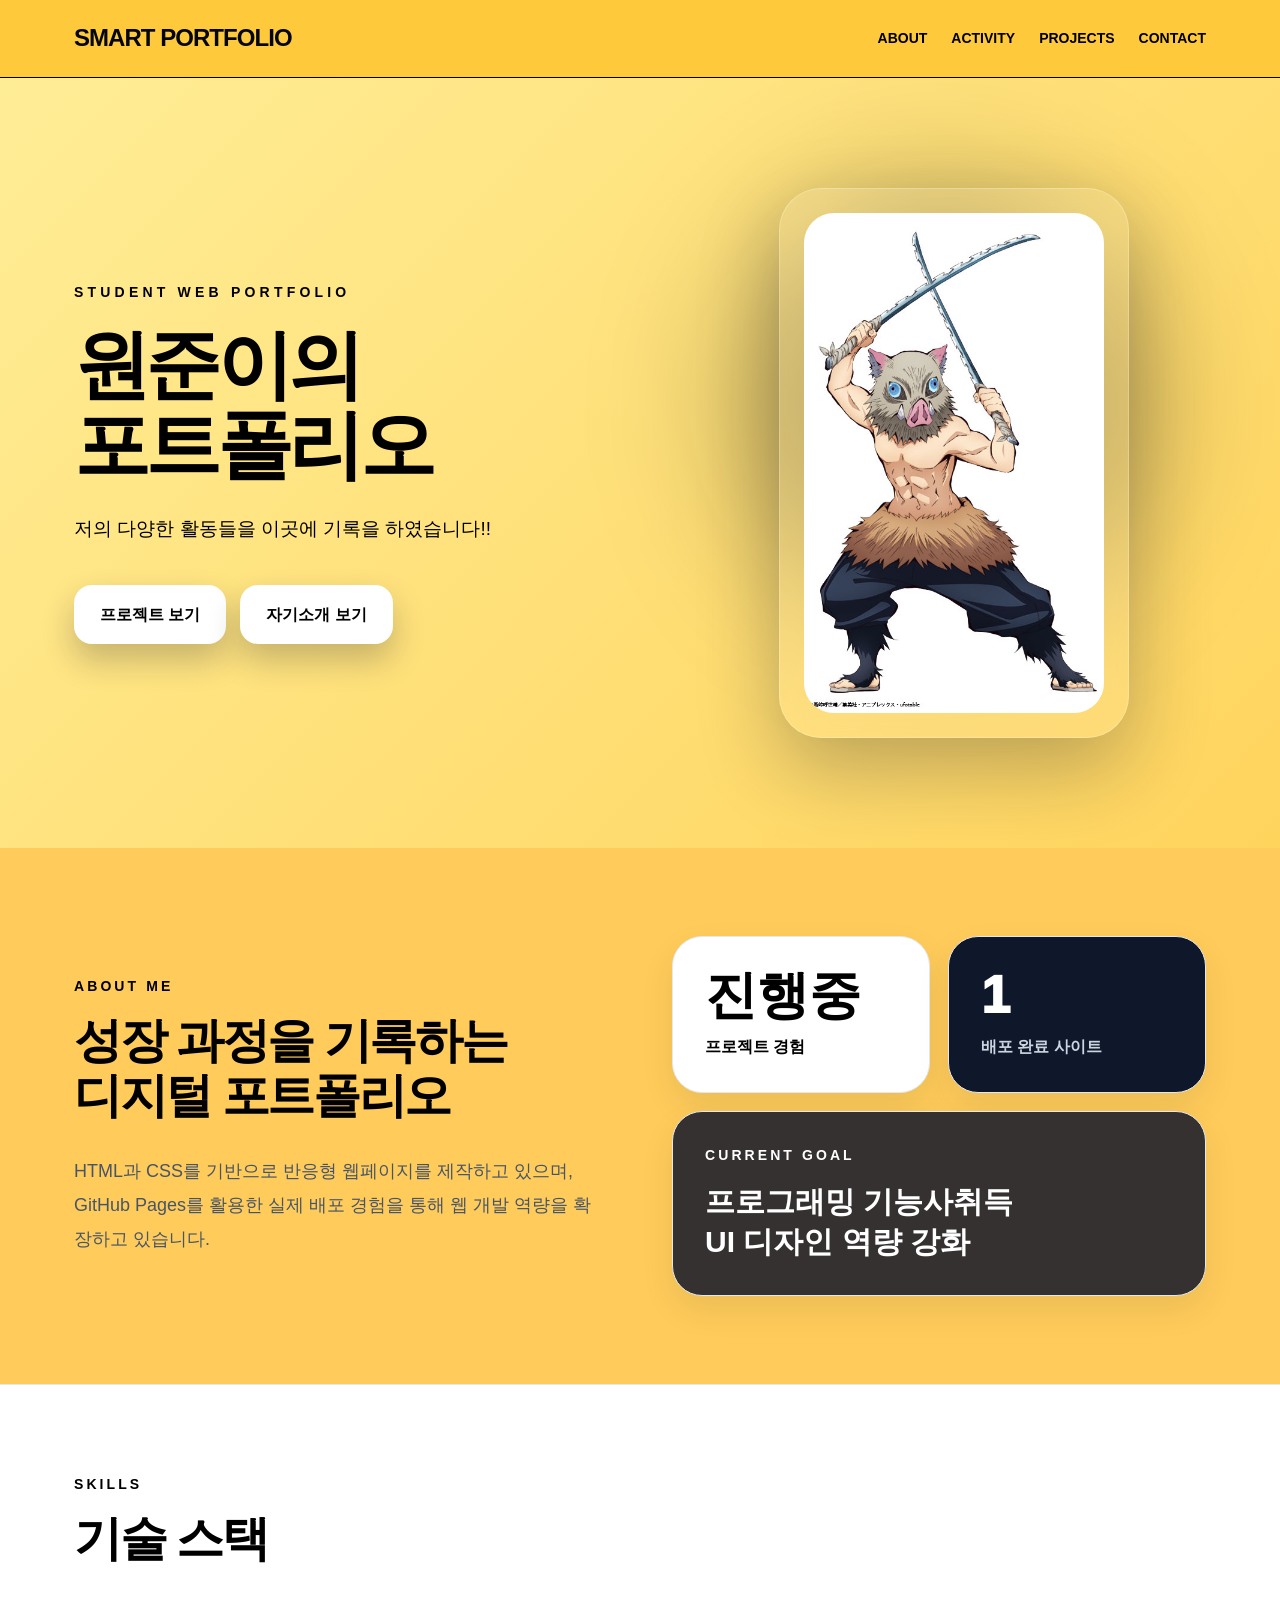
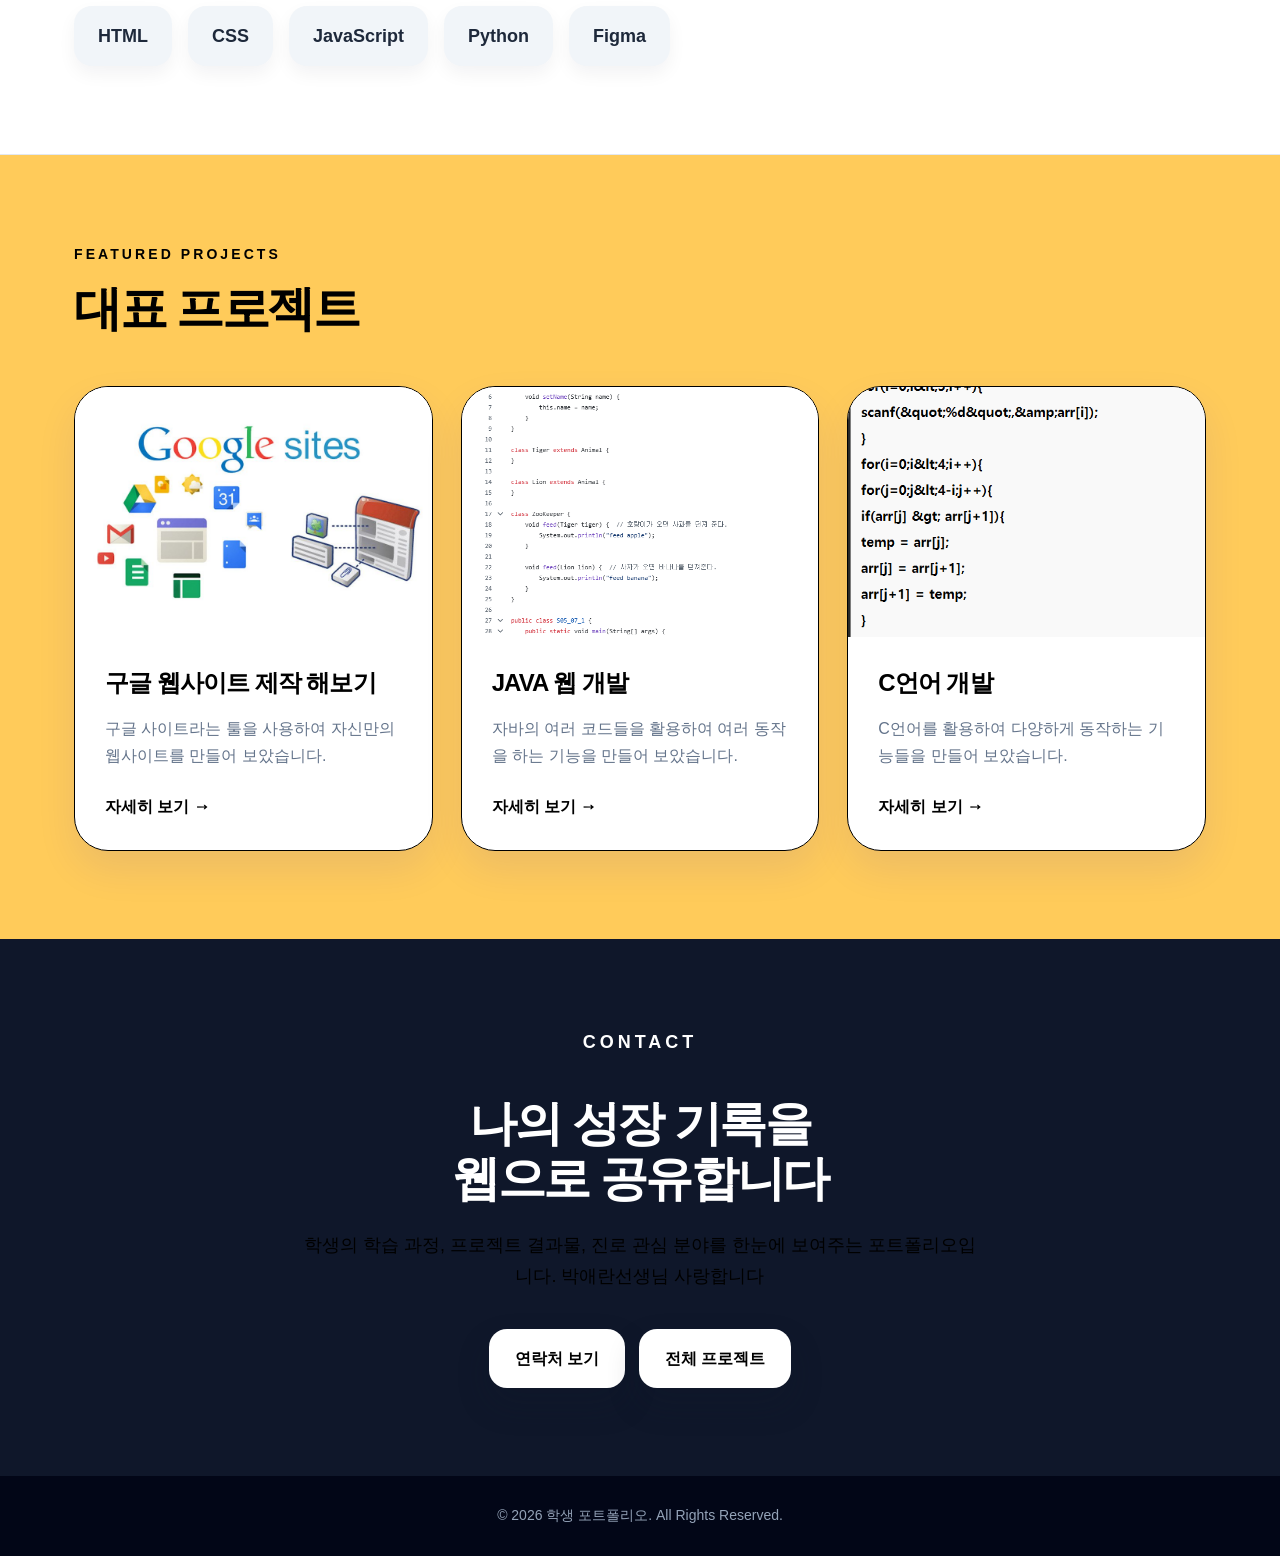
==== commit 0eb67118: "Add files via upload" ====
--- a/index.html
+++ b/index.html
@@ -84,10 +84,10 @@
       <h2 class="section-title">대표 프로젝트</h2>
       <div class="project-grid">
         <article class="project-card">
-          <img src="images/03.png" alt="웹 프로젝트 이미지">
+          <img src="images/03.jpg" alt="웹 프로젝트 이미지">
           <div class="project-body">
-            <h3>학생 포트폴리오 웹사이트</h3>
-            <p>GitHub Pages를 활용하여 실제 배포 가능한 반응형 포트폴리오 사이트 제작</p>
+            <h3>구글 웹사이트 제작 해보기</h3>
+            <p>구글 사이트라는 툴을 사용하여 자신만의 웹사이트를 만들어 보았습니다.</p>
             <a href="projects/project1.html" class="project-link">자세히 보기 →</a>
           </div>
         </article>
@@ -95,15 +95,15 @@
           <img src="images/04.png" alt="디자인 프로젝트 이미지">
           <div class="project-body">
             <h3>JAVA 웹 개발</h3>
-            <p>객체지향 프로그래밍과 GUI인터페이스를 활용한 데스크톱 애플리케이션 구현</p>
+            <p>자바의 여러 코드들을 활용하여 여러 동작을 하는 기능을 만들어 보았습니다.</p>
             <a href="projects/project2.html" class="project-link">자세히 보기 →</a>
           </div>
         </article>
         <article class="project-card">
           <img src="images/05.png" alt="클라우드 프로젝트 이미지">
           <div class="project-body">
-            <h3>클라우드 인프라 실습</h3>
-            <p>Terraform 기반 AWS ECS 및 네트워크 인프라 자동화 구성</p>
+            <h3>C언어 개발</h3>
+            <p>C언어를 활용하여 다양하게 동작하는 기능들을 만들어 보았습니다.</p>
             <a href="projects/project3.html" class="project-link">자세히 보기 →</a>
           </div>
         </article>
--- a/css/style.css
+++ b/css/style.css
@@ -10,7 +10,7 @@
 
 body {
   font-family: "Noto Sans KR", "Pretendard", Arial, sans-serif;
-  background: #8f8b8b;
+  background: #ffcb5a;
   color: #000000;
   line-height: 1.7;
 }
@@ -29,7 +29,7 @@
   position: sticky;
   top: 0;
   z-index: 50;
-  background: rgba(246, 226, 124, 0.88);
+  background: rgba(254, 201, 55, 0.88);
   backdrop-filter: blur(14px);
   border-bottom: 1px solid #000000;
 }
@@ -67,7 +67,7 @@
 .hero {
   position: relative;
   overflow: hidden;
-  background: linear-gradient(135deg, #f1f5de, #fafad3);
+  background: linear-gradient(135deg, #ffed96, #ffd45d);
   color: rgb(0, 0, 0);
 }
 
@@ -150,6 +150,7 @@
   background: rgb(255, 255, 255);
   border-color: rgba(255, 255, 255, 0.36);
   color: rgb(0, 0, 0);
+  box-shadow: 0 16px 32px rgba(15, 23, 42, 0.24);
 }
 
 .btn-outline {
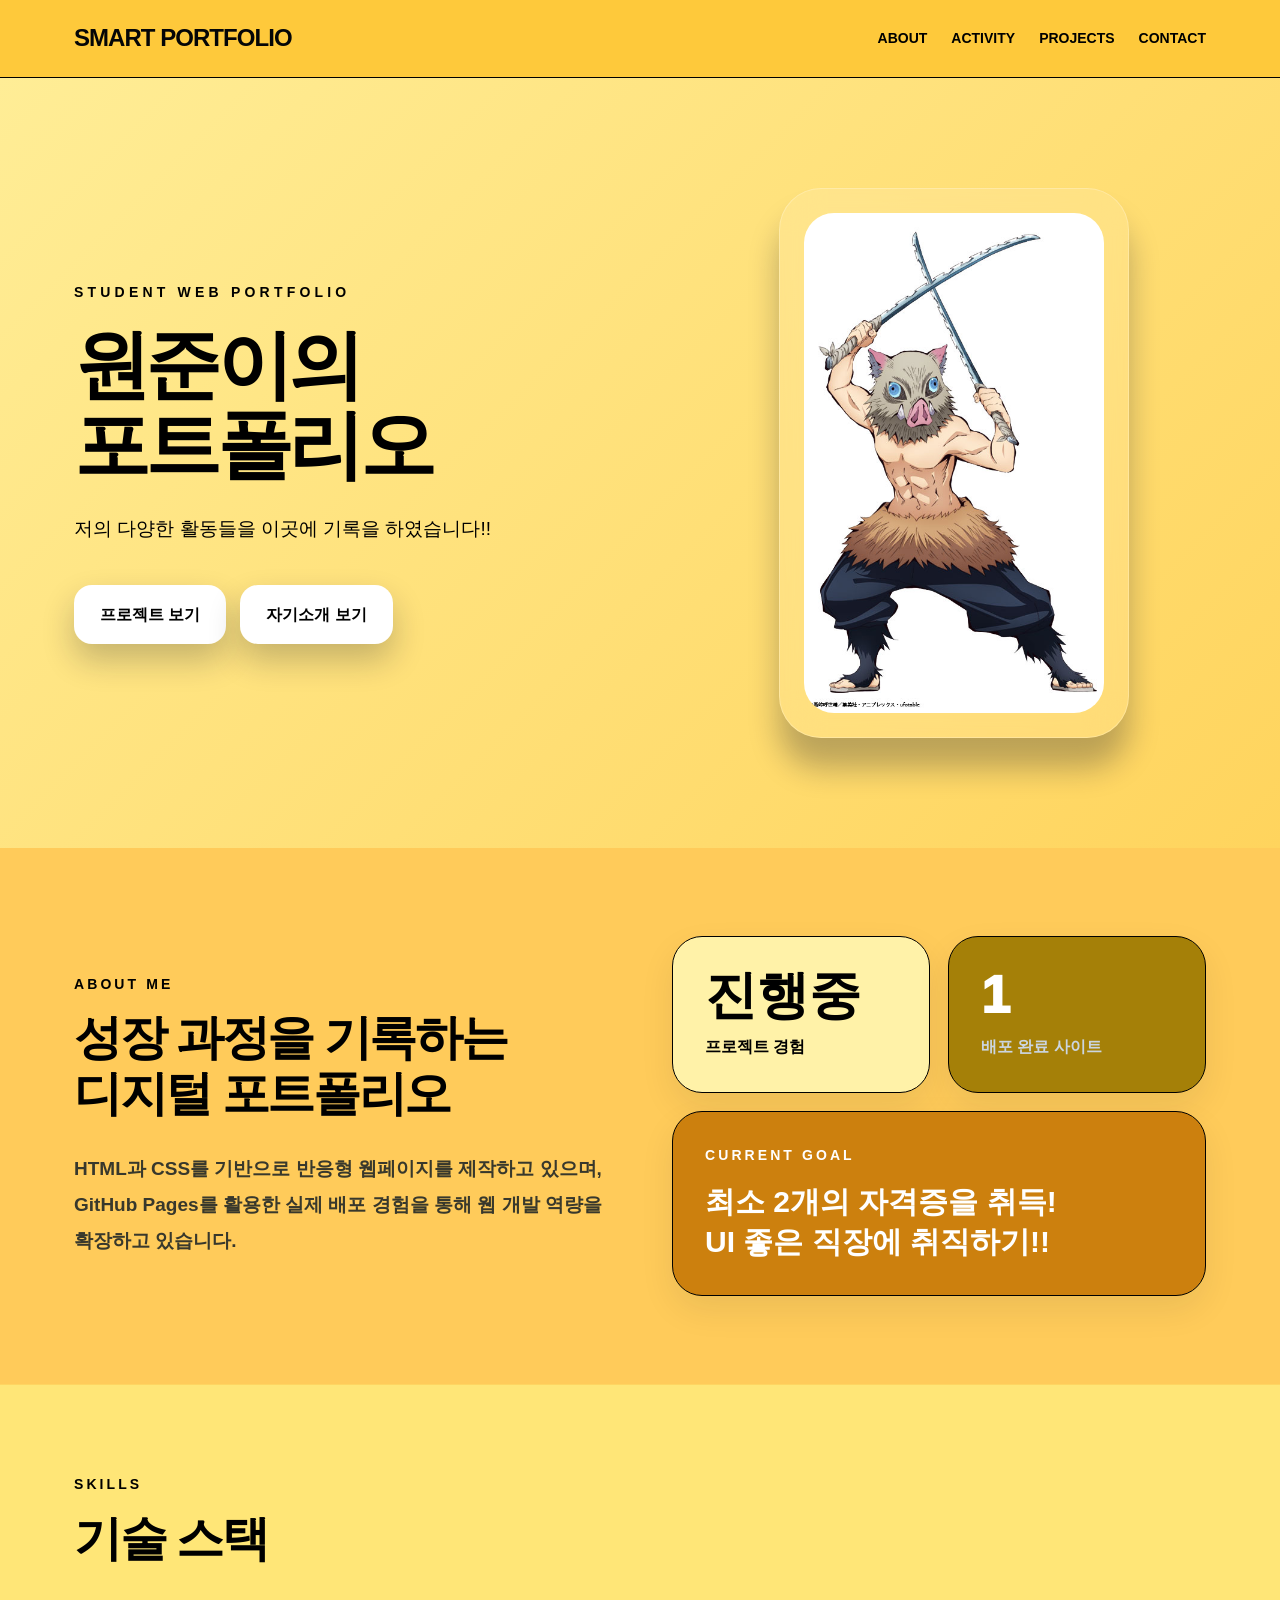
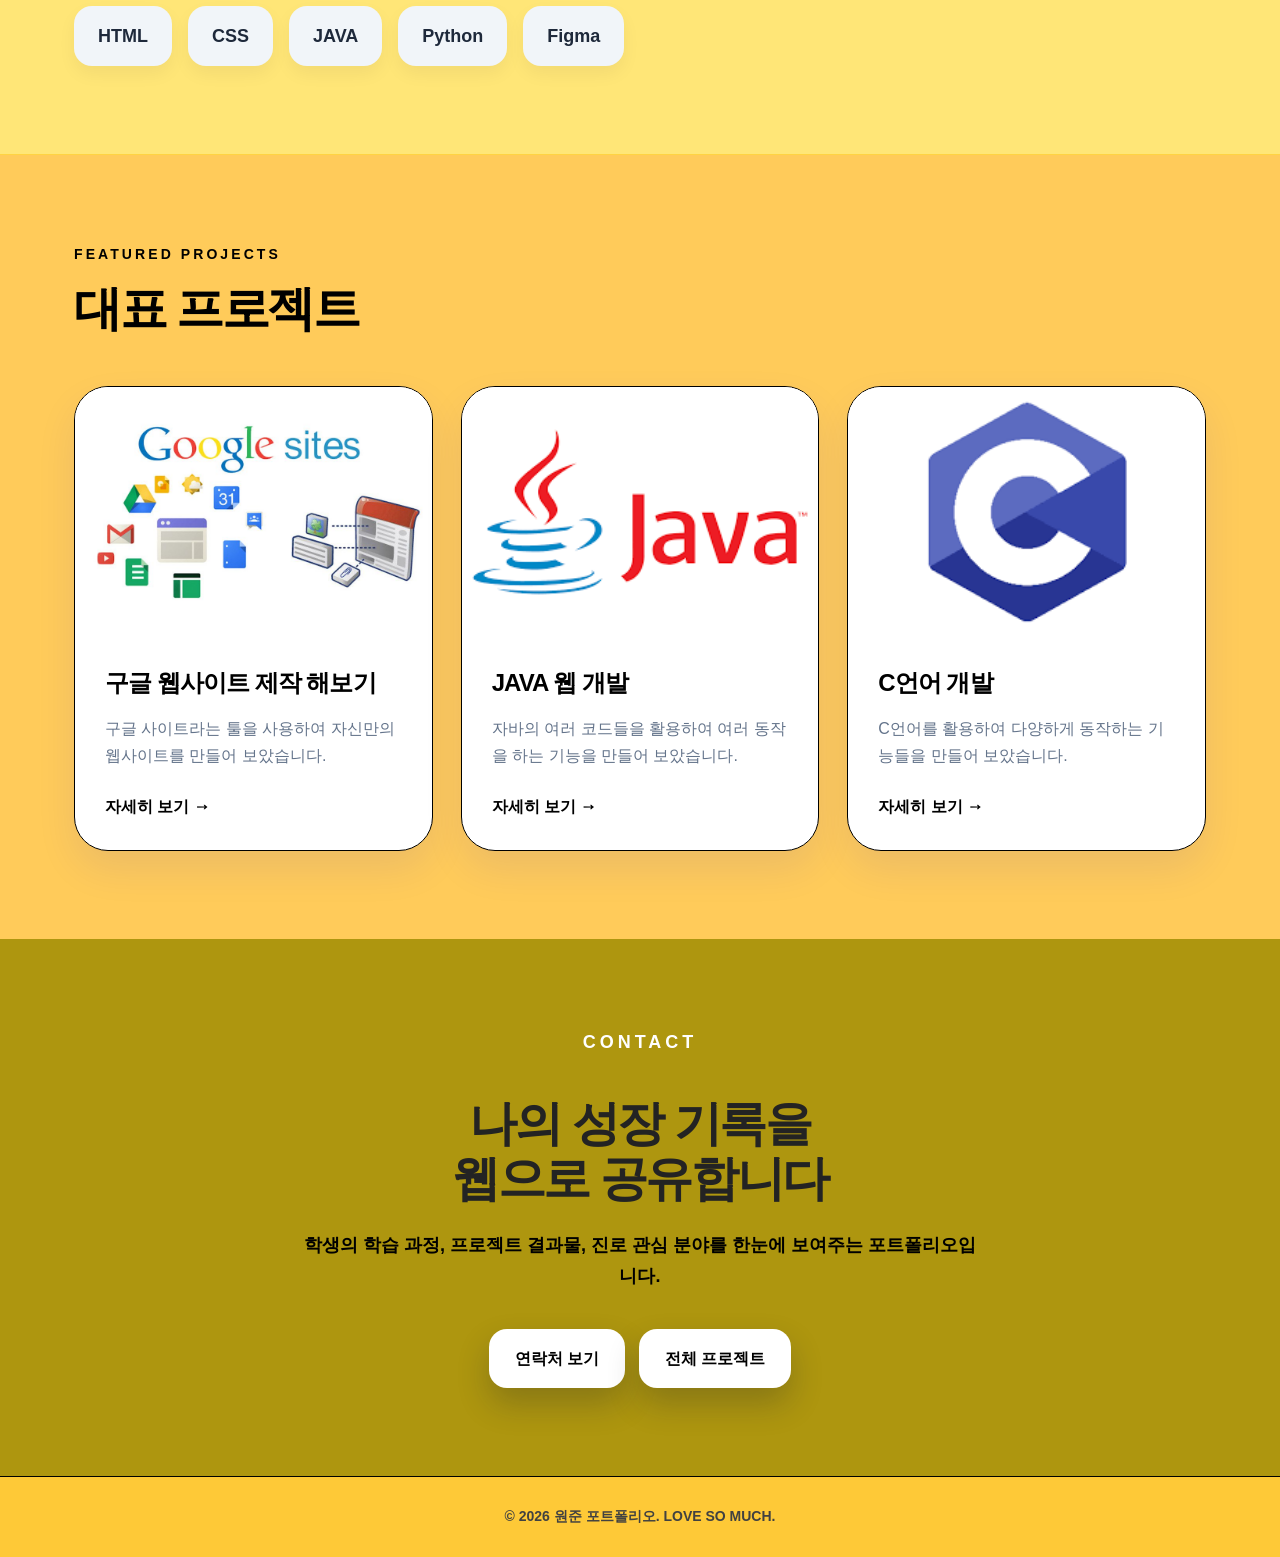
==== commit 3def0de1: "Add files via upload" ====
--- a/index.html
+++ b/index.html
@@ -1,5 +1,6 @@
 <!DOCTYPE html>
 <html lang="ko">
+
 <head>
   <meta charset="UTF-8" />
   <meta name="viewport" content="width=device-width, initial-scale=1.0" />
@@ -59,7 +60,7 @@
           </div>
           <div class="stat-card accent">
             <p class="section-kicker" style="color:#ffffff;">Current Goal</p>
-            <h3 style="font-size:30px; line-height:1.35;">프로그래밍 기능사취득<br>UI 디자인 역량 강화</h3>
+            <h3 style="font-size:30px; line-height:1.35;">최소 2개의 자격증을 취득!<br>UI 좋은 직장에 취직하기!!</h3>
           </div>
         </div>
       </div>
@@ -72,7 +73,7 @@
         <div class="skills-list">
           <span class="skill">HTML</span>
           <span class="skill">CSS</span>
-          <span class="skill">JavaScript</span>
+          <span class="skill">JAVA</span>
           <span class="skill">Python</span>
           <span class="skill">Figma</span>
         </div>
@@ -92,7 +93,7 @@
           </div>
         </article>
         <article class="project-card">
-          <img src="images/04.png" alt="디자인 프로젝트 이미지">
+          <img src="images/images11.png" alt="디자인 프로젝트 이미지">
           <div class="project-body">
             <h3>JAVA 웹 개발</h3>
             <p>자바의 여러 코드들을 활용하여 여러 동작을 하는 기능을 만들어 보았습니다.</p>
@@ -100,7 +101,7 @@
           </div>
         </article>
         <article class="project-card">
-          <img src="images/05.png" alt="클라우드 프로젝트 이미지">
+          <img src="images/images12.png" alt="클라우드 프로젝트 이미지">
           <div class="project-body">
             <h3>C언어 개발</h3>
             <p>C언어를 활용하여 다양하게 동작하는 기능들을 만들어 보았습니다.</p>
@@ -115,7 +116,7 @@
     <div class="contact-inner">
       <p class="section-kicker" style="color:#ffffff;">Contact</p>
       <h2 class="section-title">나의 성장 기록을<br>웹으로 공유합니다</h2>
-      <p>학생의 학습 과정, 프로젝트 결과물, 진로 관심 분야를 한눈에 보여주는 포트폴리오입니다. 박애란선생님 사랑합니다</p>
+      <p>학생의 학습 과정, 프로젝트 결과물, 진로 관심 분야를 한눈에 보여주는 포트폴리오입니다. </p>
       <div class="button-group" style="justify-content:center;">
         <a href="contact.html" class="btn btn-primary">연락처 보기</a>
         <a href="projects.html" class="btn btn-secondary">전체 프로젝트</a>
@@ -124,7 +125,7 @@
   </div>
 
   <footer>
-  © 2026 학생 포트폴리오. All Rights Reserved.
+  © 2026 원준 포트폴리오. LOVE SO MUCH.
 </footer>
 </body>
 </html>
--- a/css/style.css
+++ b/css/style.css
@@ -1,7 +1,7 @@
 * {
   box-sizing: border-box;
   margin: 0;
-  padding: 0;
+  padding: 1;
 }
 
 html {
@@ -72,15 +72,7 @@
 }
 
 .hero::before {
-  content: "";
-  position: absolute;
-  width: 420px;
-  height: 420px;
-  border-radius: 999px;
-  background: rgba(10, 9, 9, 0.28);
-  filter: blur(70px);
-  right: 10%;
-  top: 15%;
+  display: none;
 }
 
 .hero-inner {
@@ -99,7 +91,7 @@
   text-transform: uppercase;
   letter-spacing: 0.3em;
   font-size: 14px;
-  font-weight: 800;
+  font-weight: 900;
   margin-bottom: 20px;
 }
 
@@ -172,7 +164,7 @@
   background: rgba(255, 255, 255, 0.12);
   border: 1px solid rgba(255, 255, 255, 0.24);
   backdrop-filter: blur(20px);
-  box-shadow: 0 30px 80px rgba(15, 23, 42, 0.28);
+  box-shadow: 0 30px 30px rgba(15, 23, 42, 0.28);
 }
 
 .hero-card img {
@@ -182,8 +174,8 @@
 }
 
 .page-title {
-  background: linear-gradient(135deg, #000000, #5b5c5e);
-  color: white;
+  background: linear-gradient(135deg, #ffed96, #ffd45d);
+  color: rgb(0, 0, 0);
 }
 
 .page-title-inner {
@@ -200,7 +192,7 @@
 }
 
 .page-title p {
-  color: #dbeafe;
+  color: #000000;
   font-size: 18px;
 }
 
@@ -229,9 +221,10 @@
 }
 
 .lead {
-  color: #475569;
-  font-size: 18px;
+  color: #38382c;
+  font-size: 19px;
   line-height: 1.9;
+  font-weight: bold;
 }
 
 .about-grid,
@@ -243,8 +236,8 @@
 }
 
 .card {
-  background: white;
-  border: 1px solid #e2e8f0;
+  background: rgb(255, 255, 255);
+  border: 1px solid #000000;
   border-radius: 30px;
   padding: 32px;
   box-shadow: 0 14px 34px rgba(15, 23, 42, 0.08);
@@ -259,19 +252,19 @@
 .stat-card {
   padding: 32px;
   border-radius: 30px;
-  background: white;
-  border: 1px solid #e2e8f0;
+  background: rgb(255, 242, 168);
+  border: 1px solid #000000;
   box-shadow: 0 14px 34px rgba(15, 23, 42, 0.08);
 }
 
 .stat-card.dark {
-  background: #0f172a;
+  background: #a58008;
   color: white;
 }
 
 .stat-card.accent {
   grid-column: 1 / -1;
-  background: #363131;
+  background: #cc800e;
   color: rgb(255, 255, 255);
 }
 
@@ -300,9 +293,9 @@
 
 .skills-wrap {
   max-width: none;
-  background: white;
-  border-top: 1px solid #e2e8f0;
-  border-bottom: 1px solid #e2e8f0;
+  background: rgb(255, 230, 119);
+  border-top: 1px solid #ffd561;
+  border-bottom: 1px solid #ffd343;
 }
 
 .skills-inner {
@@ -391,6 +384,11 @@
   margin-top: 24px;
 }
 
+.info-item a {
+  color: #0051ff;
+}
+
+
 .info-item {
   display: flex;
   justify-content: space-between;
@@ -404,6 +402,12 @@
   min-width: 110px;
 }
 
+.info-item span {
+  margin-left: auto;
+  text-align: right;
+  word-break: break-all;
+}
+
 .timeline {
   display: grid;
   gap: 18px;
@@ -411,13 +415,13 @@
 }
 
 .timeline-item {
-  background: rgb(255, 255, 255);
-  border-left: 6px solid #030303;
+  background: rgb(255, 229, 151);
+  border-left: 6px solid #5f4900;
   border-radius: 22px;
   padding: 26px;
   border-top: 1px solid #000000;
-  border-right: 1px solid #ffffff;
-  border-bottom: 1px solid #e2e8f0;
+  border-right: 1px solid #000000;
+  border-bottom: 1px solid #000000;
   box-shadow: 0 12px 28px rgba(15, 23, 42, 0.06);
 }
 
@@ -457,8 +461,8 @@
 
 .contact {
   max-width: none;
-  background: #0f172a;
-  color: white;
+  background: #ae960f;
+  color: rgb(35, 35, 35);
 }
 
 .contact-inner {
@@ -477,14 +481,17 @@
   max-width: 680px;
   margin: 0 auto 38px;
   font-size: 18px;
+  font-weight: 700;
 }
 
 footer {
-  background: #020617;
-  color: #94a3b8;
+  background: #FEC937;
+  color: #414141;
+    border-top: 1px solid #000000;
   text-align: center;
   padding: 28px 16px;
   font-size: 14px;
+  font-weight: bold;
 }
 
 @media (max-width: 900px) {
@@ -549,3 +556,7 @@
     gap: 4px;
   }
 }
+
+.contact-page footer {
+  margin-top: 350px;
+}
